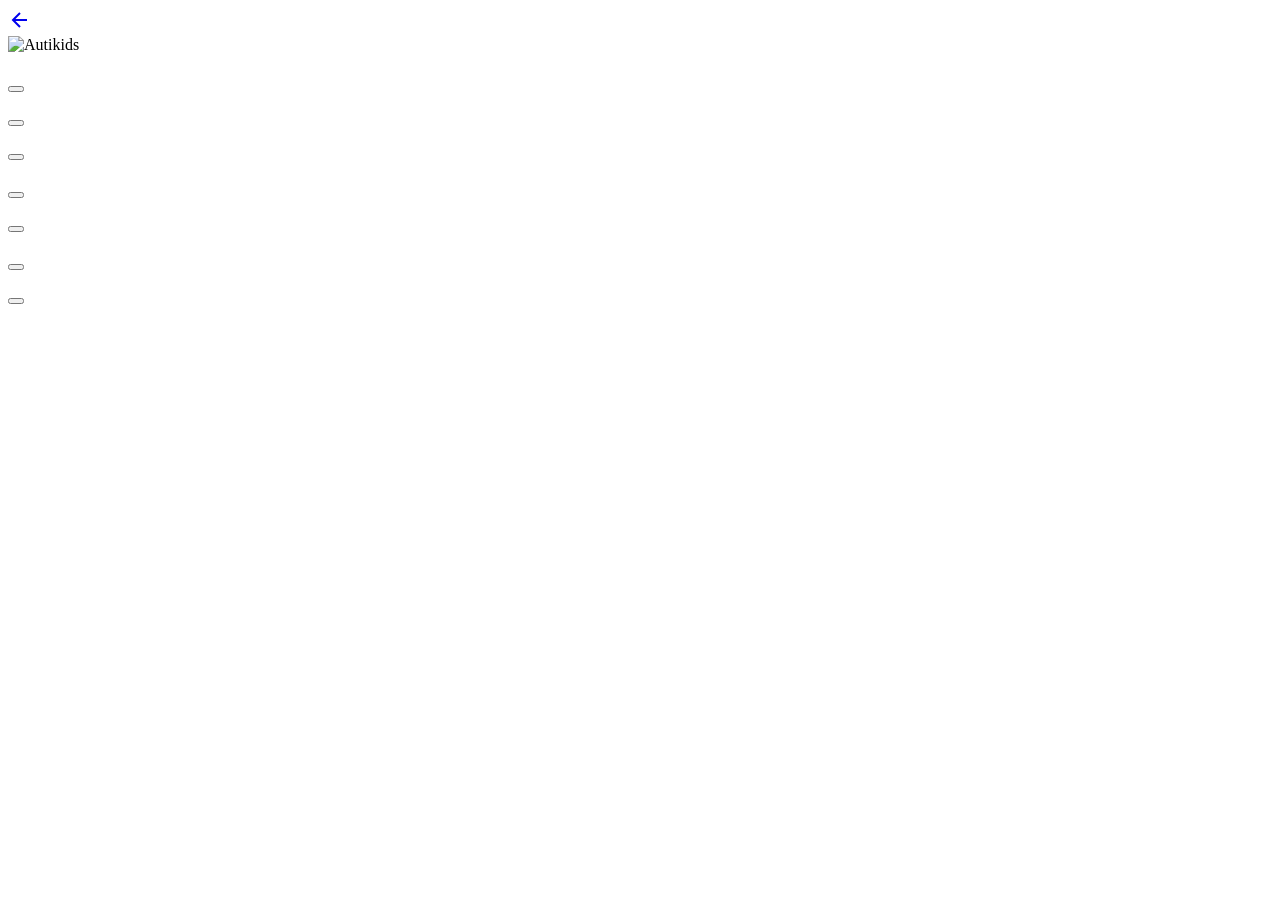
==== faq/faq.html @ 3a9d11e5 "Merge branch 'main' into lançamento-finalizacao" ====
<!doctype html>
<html lang="pt-br">
<head>
  <meta charset="utf-8" />
  <meta name="viewport" content="width=device-width,initial-scale=1" />
  <meta name="description" content="Central de Ajuda Autikids - Perguntas Frequentes">
  <meta name="theme-color" content="#FFC107">
  <title>Autikids | Central de Ajuda</title>
  <link rel="icon" href="../assets/favicon.png" type="image/png">
  <link href="https://fonts.googleapis.com/css2?family=Poppins:wght@400;500;600;700;800&display=swap" rel="stylesheet">
  <link rel="stylesheet" href="styles-faq.css" />
</head>

<body>
  <a href="../index.html" class="back-btn">
    <svg width="24" height="24" viewBox="0 0 24 24" fill="none" stroke="currentColor" stroke-width="2">
      <path d="M19 12H5M12 19l-7-7 7-7"/>
    </svg>
    <span data-i18n="btn_back"></span>
  </a>

  <header class="faq-header">
    <img src="../assets/LogoAutikids.png" alt="Autikids" class="faq-logo">
    <h1 data-i18n="faq_h1"></h1>
    <p data-i18n="faq_subtitle"></p>
  </header>

  <main class="faq-container">

    <section class="faq-section">
      <h2 data-i18n="faq_sec_about"></h2>
      <div class="faq-item">
        <button class="faq-question" data-i18n="faq_q_what_is"></button>
        <div class="faq-answer"><p data-i18n="faq_a_what_is"></p></div>
      </div>
      <div class="faq-item">
        <button class="faq-question" data-i18n="faq_q_who_for"></button>
        <div class="faq-answer"><p data-i18n="faq_a_who_for"></p></div>
      </div>
      <div class="faq-item">
        <button class="faq-question" data-i18n="faq_q_free"></button>
        <div class="faq-answer"><p data-i18n="faq_a_free"></p></div>
      </div>
    </section>

    <section class="faq-section">
      <h2 data-i18n="faq_sec_account"></h2>
      <div class="faq-item">
        <button class="faq-question" data-i18n="faq_q_create"></button>
        <div class="faq-answer"><p data-i18n="faq_a_create"></p></div>
      </div>
      <div class="faq-item">
        <button class="faq-question" data-i18n="faq_q_forgot"></button>
        <div class="faq-answer"><p data-i18n="faq_a_forgot"></p></div>
      </div>
    </section>

    <section class="faq-section">
      <h2 data-i18n="faq_sec_support"></h2>
      <div class="faq-item">
        <button class="faq-question" data-i18n="faq_q_contact"></button>
        <div class="faq-answer"><p data-i18n="faq_a_contact"></p></div>
      </div>
      <div class="faq-item">
        <button class="faq-question" data-i18n="faq_q_hours"></button>
        <div class="faq-answer"><p data-i18n="faq_a_hours"></p></div>
      </div>
    </section>

  </main>

  <footer class="faq-footer">
    <p data-i18n="footer_rights"></p>
  </footer>

  <script src="translation-faq.js"></script>
  <script src="faq.js"></script>
</body>
</html>
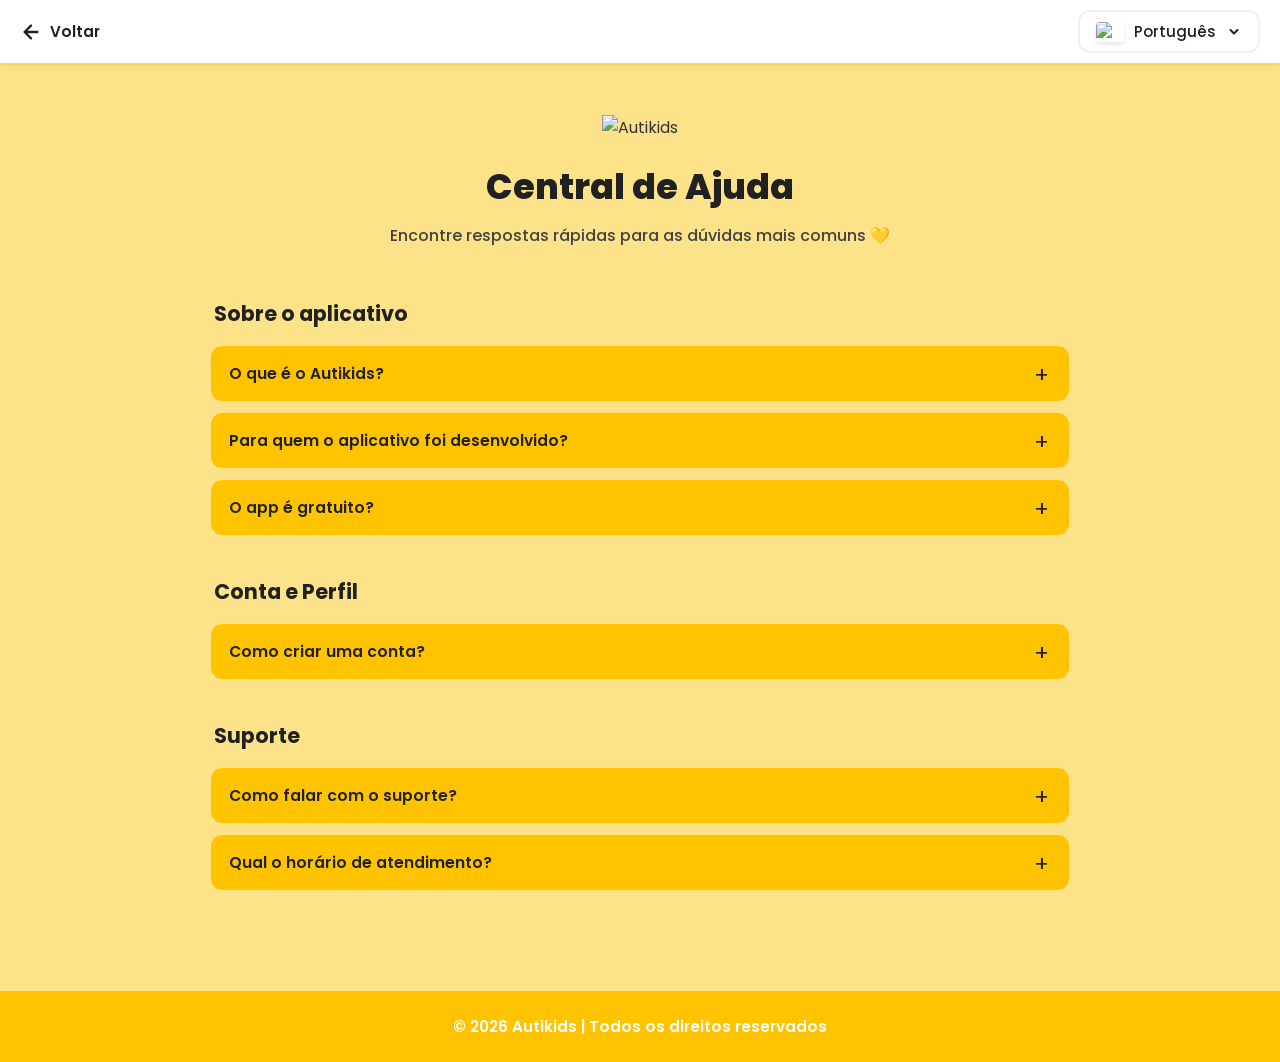
==== commit 1e434c5d: "edits LP" ====
--- a/faq/faq.html
+++ b/faq/faq.html
@@ -7,18 +7,56 @@
   <meta name="theme-color" content="#FFC107">
   <title>Autikids | Central de Ajuda</title>
   <link rel="icon" href="../assets/favicon.png" type="image/png">
+  <link rel="preconnect" href="https://fonts.googleapis.com">
+  <link rel="preconnect" href="https://fonts.gstatic.com" crossorigin>
   <link href="https://fonts.googleapis.com/css2?family=Poppins:wght@400;500;600;700;800&display=swap" rel="stylesheet">
   <link rel="stylesheet" href="styles-faq.css" />
 </head>
 
 <body>
-  <a href="../index.html" class="back-btn">
-    <svg width="24" height="24" viewBox="0 0 24 24" fill="none" stroke="currentColor" stroke-width="2">
-      <path d="M19 12H5M12 19l-7-7 7-7"/>
-    </svg>
-    <span data-i18n="btn_back"></span>
-  </a>
 
+  <!-- HEADER COM SELETOR DE IDIOMA -->
+  <header class="top-flags">
+    <div class="language-selector">
+
+      <a href="../index.html" class="back-btn">
+        <svg width="22" height="22" viewBox="0 0 24 24" fill="none" stroke="currentColor" stroke-width="2.5" stroke-linecap="round" stroke-linejoin="round">
+          <path d="M19 12H5M12 19l-7-7 7-7"/>
+        </svg>
+        <span data-i18n="btn_back">Voltar</span>
+      </a>
+
+      <div style="position: relative;">
+        <button class="language-trigger" id="langTrigger">
+          <img id="currentFlag" src="../assets/brasil.png" alt="Idioma atual">
+          <span id="currentLang">Português</span>
+          <svg class="chevron" width="16" height="16" viewBox="0 0 16 16" fill="currentColor">
+            <path d="M4.5 6L8 9.5L11.5 6" stroke="currentColor" stroke-width="2" stroke-linecap="round" stroke-linejoin="round" fill="none"/>
+          </svg>
+        </button>
+
+        <div class="language-dropdown" id="langDropdown">
+          <div class="language-grid">
+            <button class="language-option" data-lang="pt" data-name="Português">
+              <img src="../assets/brasil.png" alt="Brasil">
+              <span>Português</span>
+            </button>
+            <button class="language-option" data-lang="en" data-name="English">
+              <img src="../assets/eua.png" alt="Estados Unidos">
+              <span>English</span>
+            </button>
+            <button class="language-option" data-lang="es" data-name="Español">
+              <img src="../assets/espanha.png" alt="Espanha">
+              <span>Español</span>
+            </button>
+          </div>
+        </div>
+      </div>
+
+    </div>
+  </header>
+
+  <!-- HERO DA FAQ -->
   <header class="faq-header">
     <img src="../assets/LogoAutikids.png" alt="Autikids" class="faq-logo">
     <h1 data-i18n="faq_h1"></h1>
@@ -49,10 +87,6 @@
         <button class="faq-question" data-i18n="faq_q_create"></button>
         <div class="faq-answer"><p data-i18n="faq_a_create"></p></div>
       </div>
-      <div class="faq-item">
-        <button class="faq-question" data-i18n="faq_q_forgot"></button>
-        <div class="faq-answer"><p data-i18n="faq_a_forgot"></p></div>
-      </div>
     </section>
 
     <section class="faq-section">
--- a/faq/styles-faq.css
+++ b/faq/styles-faq.css
@@ -0,0 +1,311 @@
+/* ========================================
+   RESET BASE
+======================================== */
+* {
+  margin: 0;
+  padding: 0;
+  box-sizing: border-box;
+}
+
+:root {
+  --primary-yellow: #FFC300;
+  --secondary-yellow: #fce38a;
+  --text-dark: #212121;
+  --text-gray: #424242;
+  --bg-white: #FFFFFF;
+}
+
+body {
+  font-family: "Poppins", sans-serif;
+  background: #fce38a;
+  color: #333;
+}
+
+/* ========================================
+   HEADER COM SELETOR DE IDIOMA
+======================================== */
+.top-flags {
+  background: #ffffff;
+  padding: 0;
+  border-bottom: 2px solid #fbd65c;
+  position: sticky;
+  top: 0;
+  z-index: 1000;
+  box-shadow: 0 2px 8px rgba(0, 0, 0, 0.05);
+}
+
+.language-selector {
+  max-width: 1400px;
+  margin: 0 auto;
+  display: flex;
+  justify-content: space-between;
+  align-items: center;
+  padding: 10px 20px;
+  position: relative;
+}
+
+/* Botão Voltar */
+.back-btn {
+  display: flex;
+  align-items: center;
+  gap: 8px;
+  text-decoration: none;
+  color: var(--text-dark);
+  font-weight: 600;
+  font-family: 'Poppins', sans-serif;
+  font-size: 0.95rem;
+  transition: color 0.3s ease;
+}
+
+.back-btn:hover {
+  color: var(--primary-yellow);
+}
+
+/* Trigger do idioma */
+.language-trigger {
+  display: flex;
+  align-items: center;
+  gap: 10px;
+  padding: 8px 16px;
+  background: var(--bg-white);
+  border: 2px solid #f0f0f0;
+  border-radius: 12px;
+  cursor: pointer;
+  transition: all 0.3s ease;
+  font-family: 'Poppins', sans-serif;
+  font-weight: 500;
+  font-size: 0.95rem;
+  color: var(--text-dark);
+}
+
+.language-trigger:hover {
+  border-color: var(--primary-yellow);
+  box-shadow: 0 4px 12px rgba(255, 195, 0, 0.15);
+}
+
+.language-trigger img {
+  width: 28px;
+  height: 20px;
+  border-radius: 4px;
+  object-fit: cover;
+  box-shadow: 0 2px 4px rgba(0, 0, 0, 0.1);
+}
+
+.language-trigger .chevron {
+  transition: transform 0.3s ease;
+}
+
+.language-trigger.active .chevron {
+  transform: rotate(180deg);
+}
+
+/* Dropdown */
+.language-dropdown {
+  position: absolute;
+  top: calc(100% + 8px);
+  right: 20px;
+  background: white;
+  border-radius: 16px;
+  box-shadow: 0 8px 32px rgba(0, 0, 0, 0.12);
+  padding: 12px;
+  opacity: 0;
+  visibility: hidden;
+  transform: translateY(-10px);
+  transition: all 0.3s ease;
+  min-width: 280px;
+  z-index: 1001;
+}
+
+.language-dropdown.active {
+  opacity: 1;
+  visibility: visible;
+  transform: translateY(0);
+}
+
+.language-grid {
+  display: grid;
+  grid-template-columns: repeat(2, 1fr);
+  gap: 8px;
+}
+
+.language-option {
+  display: flex;
+  align-items: center;
+  gap: 12px;
+  padding: 12px 16px;
+  border: 2px solid #f0f0f0;
+  border-radius: 12px;
+  background: white;
+  cursor: pointer;
+  transition: all 0.3s ease;
+  font-family: 'Poppins', sans-serif;
+  font-weight: 500;
+  font-size: 0.95rem;
+  color: var(--text-dark);
+}
+
+.language-option:hover {
+  border-color: var(--primary-yellow);
+  background: #fffbf0;
+  transform: translateY(-2px);
+}
+
+.language-option.active {
+  border-color: var(--primary-yellow);
+  background: var(--secondary-yellow);
+}
+
+.language-option img {
+  width: 28px;
+  height: 20px;
+  border-radius: 4px;
+  object-fit: cover;
+  box-shadow: 0 2px 4px rgba(0, 0, 0, 0.1);
+}
+
+/* ========================================
+   FAQ HEADER
+======================================== */
+.faq-header {
+  text-align: center;
+  padding: 50px 20px 30px;
+}
+
+.faq-logo {
+  width: 220px;
+  margin: 0 auto 20px;
+}
+
+.faq-header h1 {
+  font-size: clamp(1.6rem, 4vw, 2.2rem);
+  font-weight: 800;
+  color: var(--text-dark);
+  margin-bottom: 10px;
+}
+
+.faq-header p {
+  font-size: 1rem;
+  font-weight: 500;
+  color: var(--text-gray);
+}
+
+/* ========================================
+   FAQ CONTAINER
+======================================== */
+.faq-container {
+  max-width: 900px;
+  margin: 0 auto;
+  padding: 20px 20px 60px;
+}
+
+.faq-section {
+  margin-bottom: 40px;
+}
+
+.faq-section h2 {
+  color: var(--text-dark);
+  font-size: 1.3rem;
+  font-weight: 700;
+  margin-bottom: 16px;
+  padding-left: 4px;
+}
+
+/* FAQ item */
+.faq-item {
+  background: white;
+  border-radius: 12px;
+  margin-bottom: 10px;
+  border: 1px solid #ffe082;
+  overflow: hidden;
+}
+
+.faq-question {
+  width: 100%;
+  text-align: left;
+  padding: 16px 50px 16px 18px;
+  background: var(--primary-yellow);
+  border: none;
+  outline: none;
+  font-size: 0.97rem;
+  font-weight: 600;
+  font-family: 'Poppins', sans-serif;
+  cursor: pointer;
+  position: relative;
+  color: var(--text-dark);
+  transition: background 0.2s ease;
+}
+
+.faq-question:hover {
+  background: #e6ac00;
+}
+
+.faq-question::after {
+  content: "+";
+  position: absolute;
+  right: 20px;
+  top: 50%;
+  transform: translateY(-50%);
+  font-size: 22px;
+  font-weight: 400;
+  transition: transform 0.3s ease;
+}
+
+.faq-question.active::after {
+  content: "−";
+}
+
+/* ========================================
+   CORREÇÃO DO ACORDEÃO
+======================================== */
+.faq-answer {
+  max-height: 0;
+  overflow: hidden;
+  padding: 0 18px;
+  transition: max-height 0.35s ease, padding-top 0.35s ease, padding-bottom 0.35s ease;
+}
+
+.faq-answer p {
+  padding: 14px 0;
+  line-height: 1.7;
+  font-size: 0.95rem;
+  color: var(--text-gray);
+}
+
+.faq-answer a {
+  color: #b8860b;
+  font-weight: 600;
+}
+
+/* ========================================
+   FOOTER
+======================================== */
+.faq-footer {
+  text-align: center;
+  padding: 24px 20px;
+  background: var(--primary-yellow);
+  font-weight: 600;
+  font-size: 0.95rem;
+  color: var(--bg-white);
+}
+
+/* ========================================
+   RESPONSIVIDADE
+======================================== */
+@media (max-width: 600px) {
+  .back-btn span {
+    display: none;
+  }
+
+  .language-grid {
+    grid-template-columns: 1fr;
+  }
+
+  .language-dropdown {
+    min-width: 240px;
+    max-width: calc(100vw - 40px);
+  }
+
+  .faq-question {
+    font-size: 0.9rem;
+  }
+}
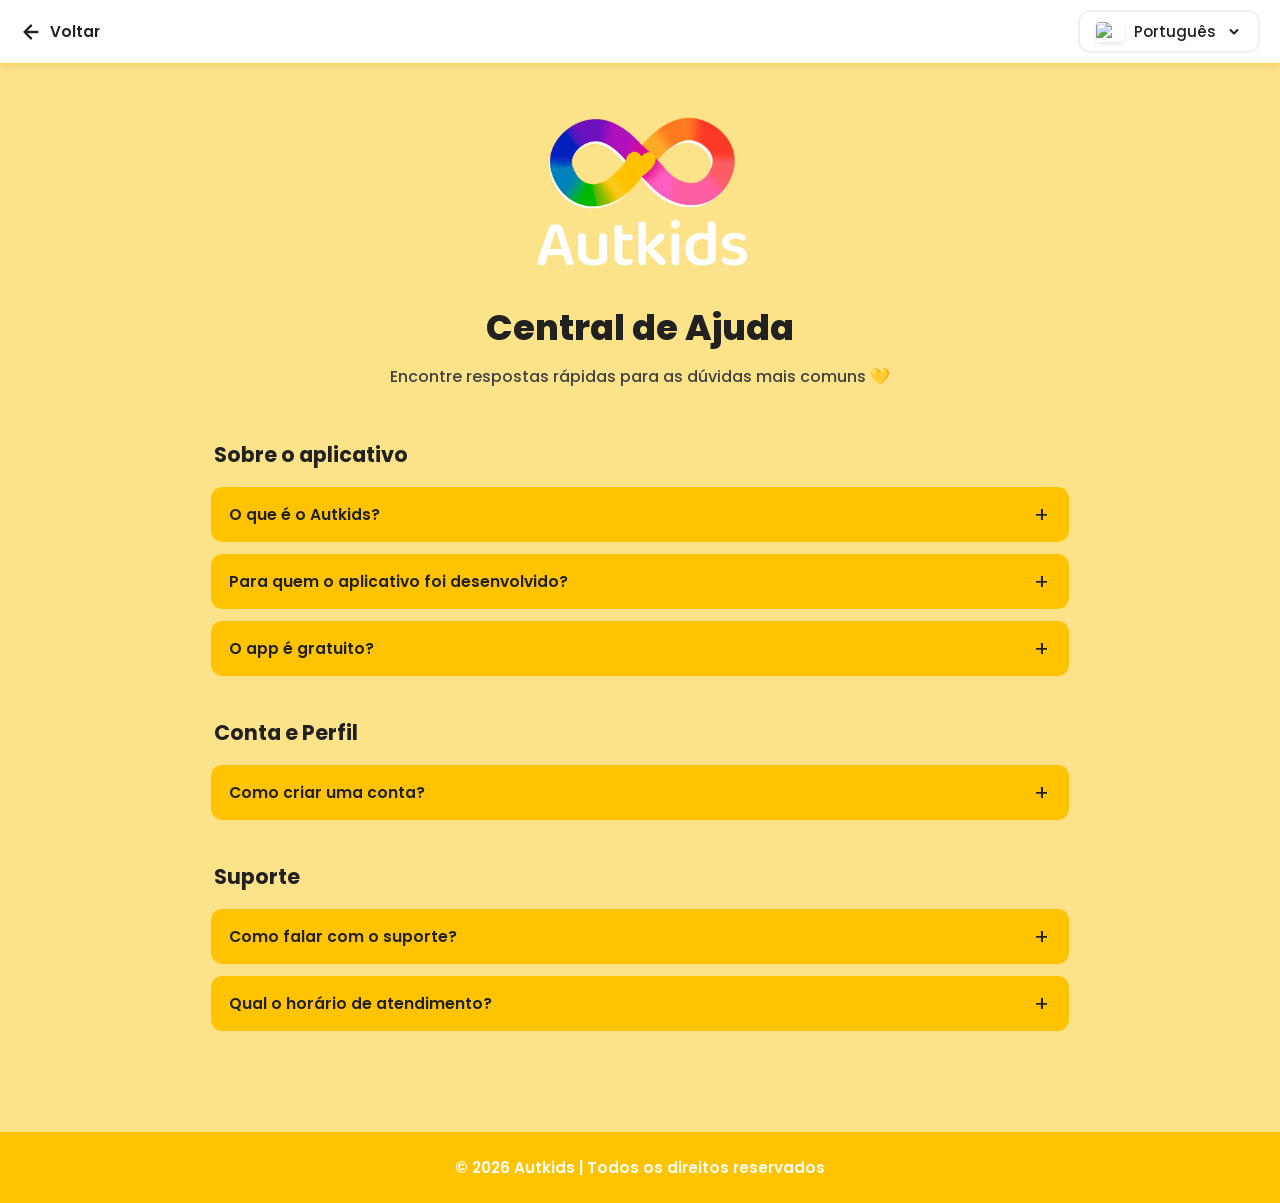
==== commit 9ae738bc: "new name autkids" ====
--- a/faq/faq.html
+++ b/faq/faq.html
@@ -3,9 +3,9 @@
 <head>
   <meta charset="utf-8" />
   <meta name="viewport" content="width=device-width,initial-scale=1" />
-  <meta name="description" content="Central de Ajuda Autikids - Perguntas Frequentes">
+  <meta name="description" content="Central de Ajuda Autkids - Perguntas Frequentes">
   <meta name="theme-color" content="#FFC107">
-  <title>Autikids | Central de Ajuda</title>
+  <title>Autkids | Central de Ajuda</title>
   <link rel="icon" href="../assets/favicon.png" type="image/png">
   <link rel="preconnect" href="https://fonts.googleapis.com">
   <link rel="preconnect" href="https://fonts.gstatic.com" crossorigin>
@@ -58,7 +58,7 @@
 
   <!-- HERO DA FAQ -->
   <header class="faq-header">
-    <img src="../assets/LogoAutikids.png" alt="Autikids" class="faq-logo">
+    <img src="../assets/LogoAutkids.png" alt="Autkids" class="faq-logo">
     <h1 data-i18n="faq_h1"></h1>
     <p data-i18n="faq_subtitle"></p>
   </header>
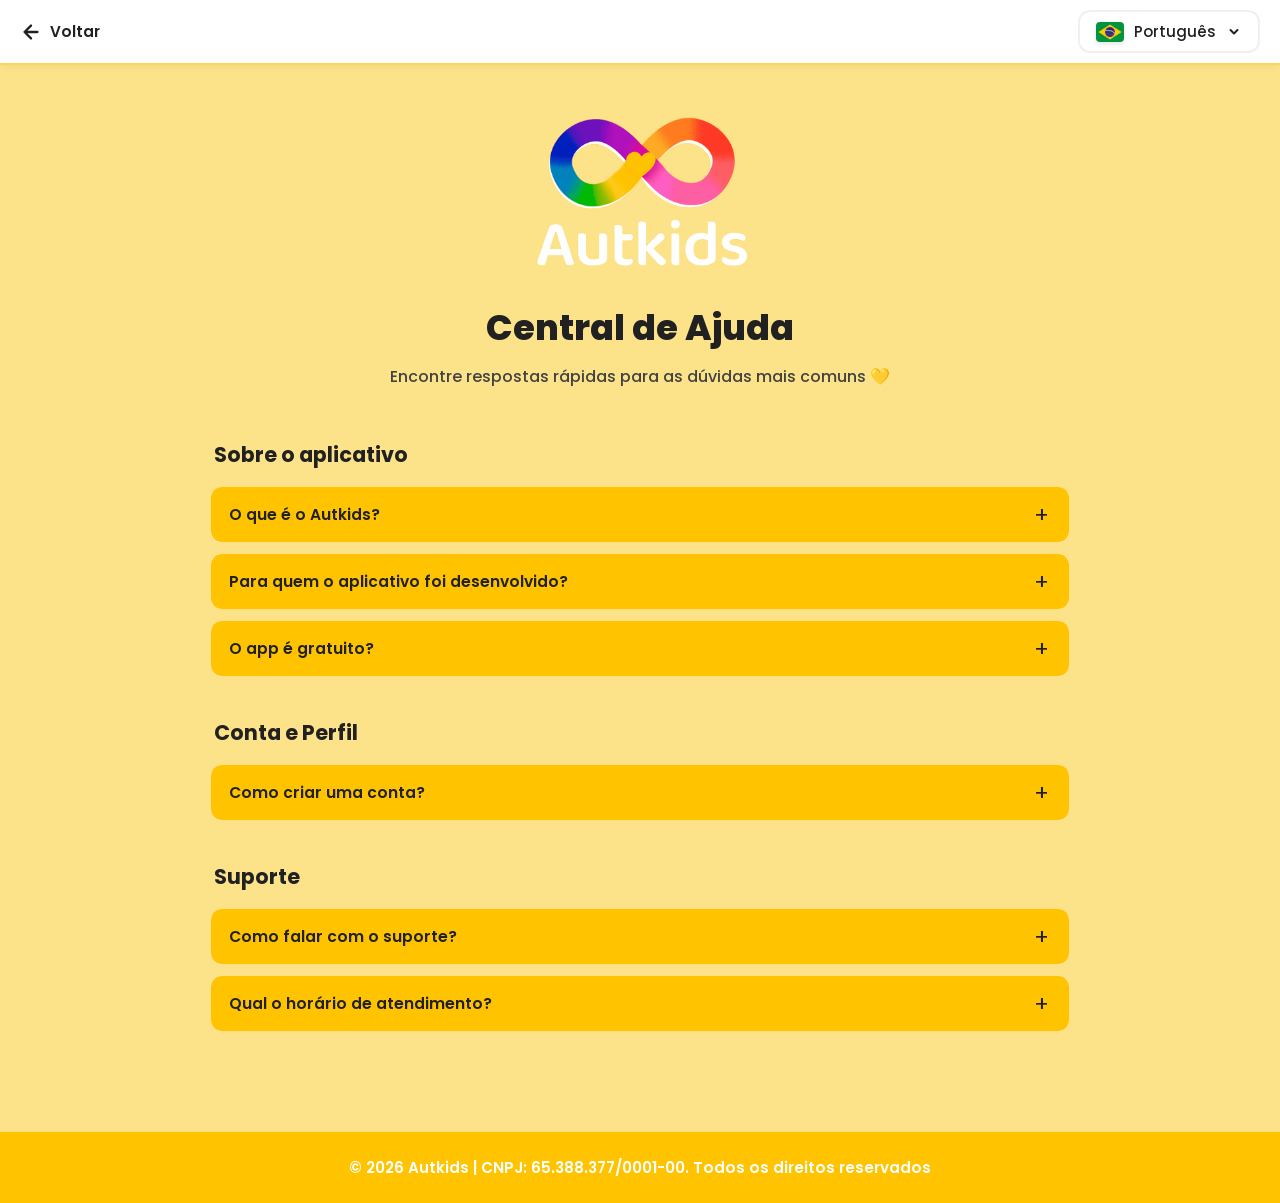
==== commit 6575e84c: "commit new about us" ====
--- a/faq/faq.html
+++ b/faq/faq.html
@@ -28,7 +28,7 @@
 
       <div style="position: relative;">
         <button class="language-trigger" id="langTrigger">
-          <img id="currentFlag" src="../assets/brasil.png" alt="Idioma atual">
+          <img id="currentFlag" src="../assets/bandeiras/brasil.png" alt="Idioma atual">
           <span id="currentLang">Português</span>
           <svg class="chevron" width="16" height="16" viewBox="0 0 16 16" fill="currentColor">
             <path d="M4.5 6L8 9.5L11.5 6" stroke="currentColor" stroke-width="2" stroke-linecap="round" stroke-linejoin="round" fill="none"/>
@@ -38,15 +38,15 @@
         <div class="language-dropdown" id="langDropdown">
           <div class="language-grid">
             <button class="language-option" data-lang="pt" data-name="Português">
-              <img src="../assets/brasil.png" alt="Brasil">
+              <img src="../assets/bandeiras/brasil.png" alt="Brasil">
               <span>Português</span>
             </button>
             <button class="language-option" data-lang="en" data-name="English">
-              <img src="../assets/eua.png" alt="Estados Unidos">
+              <img src="../assets/bandeiras/eua.png" alt="Estados Unidos">
               <span>English</span>
             </button>
             <button class="language-option" data-lang="es" data-name="Español">
-              <img src="../assets/espanha.png" alt="Espanha">
+              <img src="../assets/bandeiras/espanha.png" alt="Espanha">
               <span>Español</span>
             </button>
           </div>
@@ -58,7 +58,7 @@
 
   <!-- HERO DA FAQ -->
   <header class="faq-header">
-    <img src="../assets/LogoAutkids.png" alt="Autkids" class="faq-logo">
+    <img src="../assets/Lp_inicial/LogoAutkids.png" alt="Autkids" class="faq-logo">
     <h1 data-i18n="faq_h1"></h1>
     <p data-i18n="faq_subtitle"></p>
   </header>
--- a/faq/styles-faq.css
+++ b/faq/styles-faq.css
@@ -112,7 +112,7 @@
   visibility: hidden;
   transform: translateY(-10px);
   transition: all 0.3s ease;
-  min-width: 280px;
+  min-width: 360px;
   z-index: 1001;
 }
 
@@ -163,6 +163,10 @@
   box-shadow: 0 2px 4px rgba(0, 0, 0, 0.1);
 }
 
+.language-option span {
+  white-space: nowrap;
+}
+
 /* ========================================
    FAQ HEADER
 ======================================== */
@@ -301,8 +305,9 @@
   }
 
   .language-dropdown {
-    min-width: 240px;
-    max-width: calc(100vw - 40px);
+    min-width: 300px;
+    max-width: calc(100vw - 24px);
+    right: 0;
   }
 
   .faq-question {
